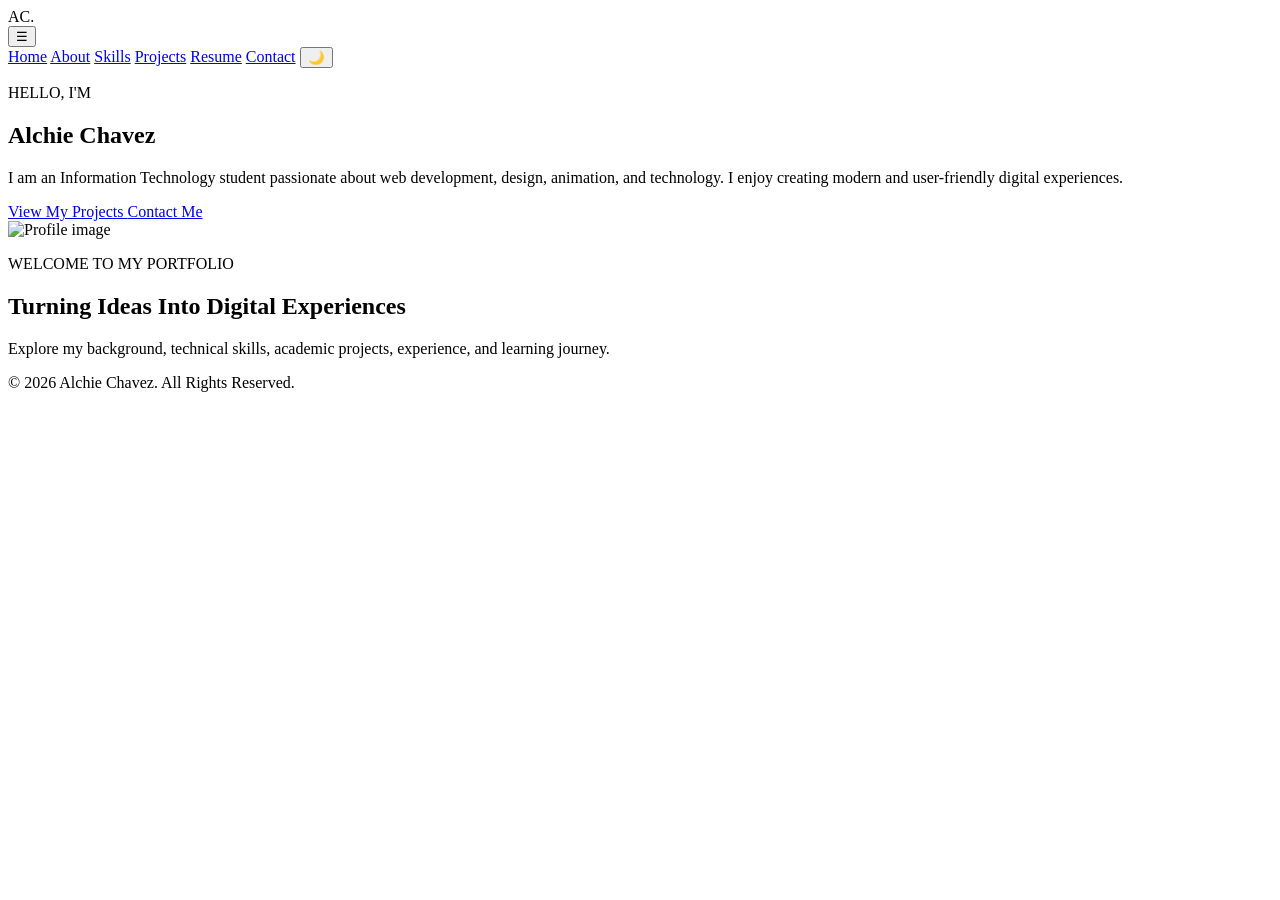
==== index.html @ d96d24c8 "Add files via upload" ====
<!DOCTYPE html>
<html lang="en">
<head>
    <meta charset="UTF-8">
    <meta name="viewport" content="width=device-width, initial-scale=1.0">
    <title>Alchie Chavez | Portfolio</title>
    <link rel="stylesheet" href="css/style.css">
</head>

<body>

<header>
    <div class="logo">AC<span>.</span></div>

    <button class="menu-toggle" id="menuToggle">☰</button>

    <nav id="navbar">
        <a href="index.html" class="active">Home</a>
        <a href="about.html">About</a>
        <a href="skills.html">Skills</a>
        <a href="projects.html">Projects</a>
        <a href="resume.html">Resume</a>
        <a href="contact.html">Contact</a>
       <button id="themeToggle" type="button">🌙</button>
    </nav>
</header>

<main>

<section class="hero">

    <div class="hero-content">

        <p class="eyebrow">HELLO, I'M</p>

        <h1>
            Alchie <span>Chavez</span>
        </h1>

        <h2>
            <span id="typing"></span>
        </h2>

        <p>
            I am an Information Technology student passionate about
            web development, design, animation, and technology.
            I enjoy creating modern and user-friendly digital experiences.
        </p>

        <div class="buttons">
            <a href="projects.html" class="btn primary">
                View My Projects
            </a>

            <a href="contact.html" class="btn secondary">
                Contact Me
            </a>
        </div>

    </div>

    <div class="profile-container">
        <img src="C:\Users\User\Documents\Alchie_Chavez_Portfolio\personal-portfolio\assets\project.png" alt="Profile image">
    </div>

</section>

<section class="welcome">

    <p class="eyebrow">WELCOME TO MY PORTFOLIO</p>

    <h2>Turning Ideas Into Digital Experiences</h2>

    <p>
        Explore my background, technical skills, academic projects,
        experience, and learning journey.
    </p>

</section>

</main>

<footer>
    <p>© 2026 Alchie Chavez. All Rights Reserved.</p>
</footer>

<script src="C:\Users\User\Documents\Alchie_Chavez_Portfolio\personal-portfolio\js\js_script.js"></script>

</body>
</html>
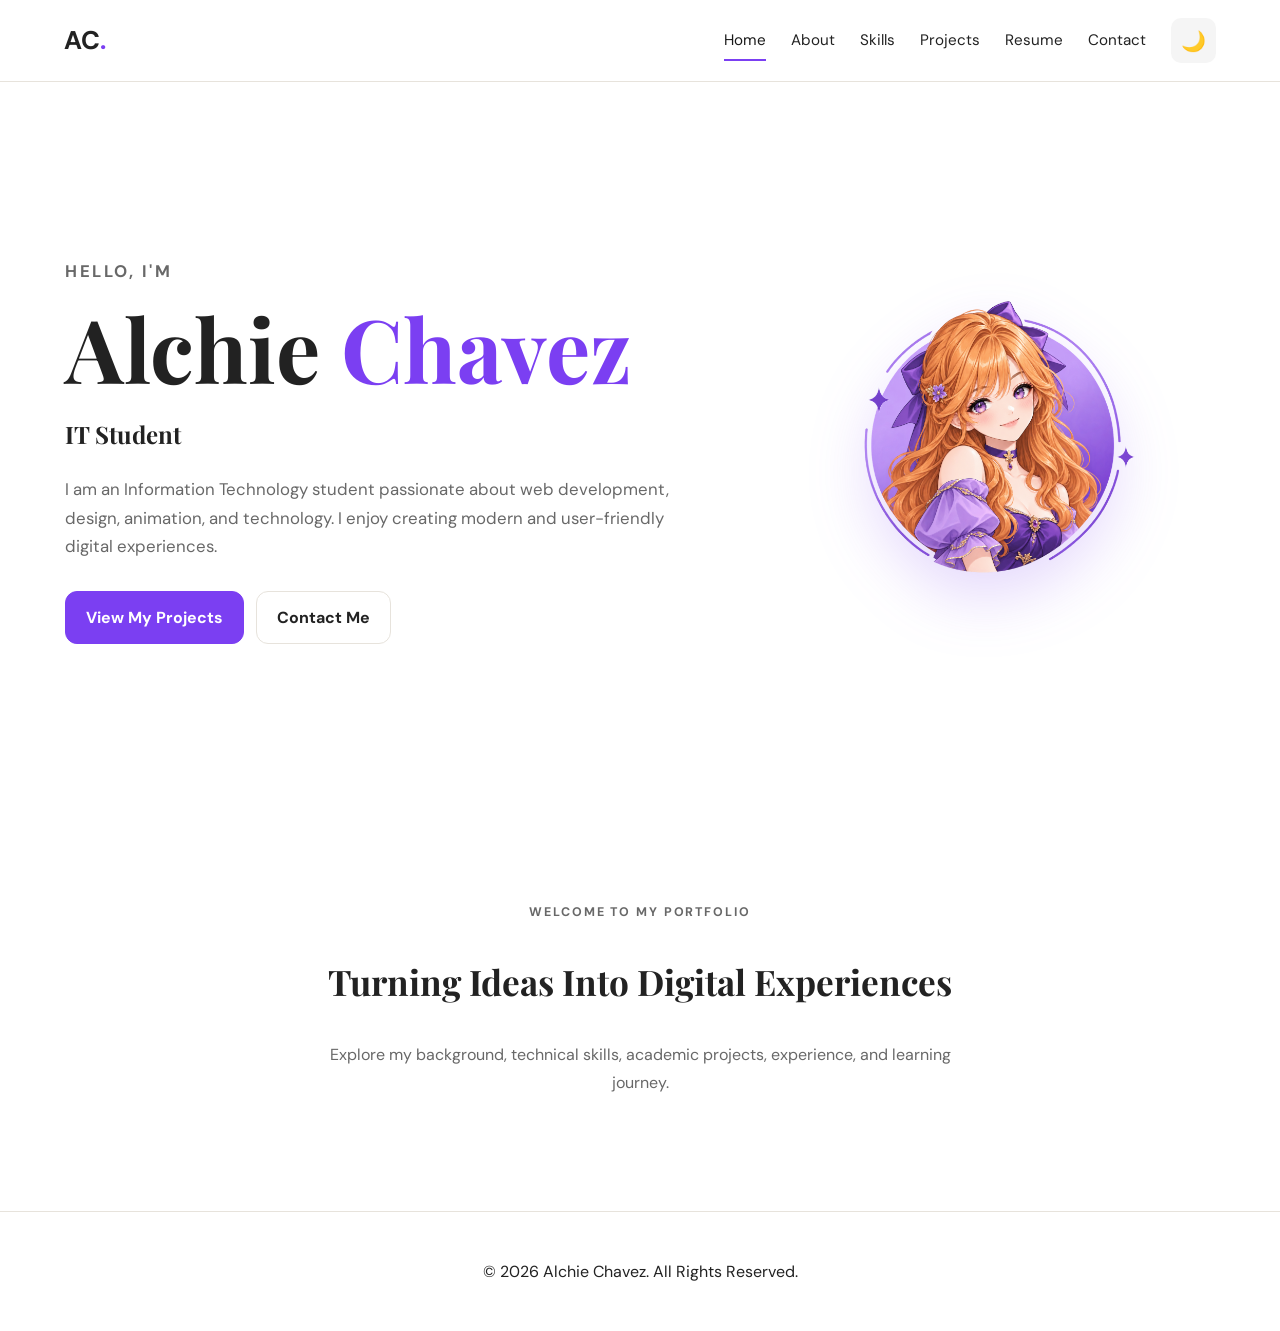
==== commit 80810bc7: "index.html" ====
--- a/index.html
+++ b/index.html
@@ -4,7 +4,7 @@
     <meta charset="UTF-8">
     <meta name="viewport" content="width=device-width, initial-scale=1.0">
     <title>Alchie Chavez | Portfolio</title>
-    <link rel="stylesheet" href="css/style.css">
+    <link rel="stylesheet" href="style.css">
 </head>
 
 <body>
@@ -60,7 +60,7 @@
     </div>
 
     <div class="profile-container">
-        <img src="C:\Users\User\Documents\Alchie_Chavez_Portfolio\personal-portfolio\assets\project.png" alt="Profile image">
+        <img src="project.png" alt="Profile image">
     </div>
 
 </section>
@@ -84,7 +84,7 @@
     <p>© 2026 Alchie Chavez. All Rights Reserved.</p>
 </footer>
 
-<script src="C:\Users\User\Documents\Alchie_Chavez_Portfolio\personal-portfolio\js\js_script.js"></script>
+<script src="js_script.js"></script>
 
 </body>
-</html>+</html>
--- a/style.css
+++ b/style.css
@@ -0,0 +1,1124 @@
+@import url('https://fonts.googleapis.com/css2?family=DM+Sans:wght@400;500;600;700&family=Playfair+Display:wght@600;700&display=swap');
+
+
+:root {
+
+    --background: #f8f7f4;
+
+    --surface: #ffffff;
+
+    --text: #191919;
+
+    --muted: #686868;
+
+    --accent: #7b3ff2;
+
+    --accent-light: #a16cff;
+
+    --border: #e7e3dc;
+
+    --shadow:
+        0 18px 50px rgba(30,20,50,0.10);
+}
+
+
+[data-theme="dark"] {
+
+    --background: #111114;
+
+    --surface: #1a1a20;
+
+    --text: #f5f3fa;
+
+    --muted: #b5b2bd;
+
+    --border: #303038;
+
+    --shadow:
+        0 18px 50px rgba(0,0,0,0.3);
+}
+
+
+* {
+    box-sizing: border-box;
+}
+
+
+html {
+    scroll-behavior: smooth;
+}
+
+
+body {
+
+    margin: 0;
+
+    background: var(--background);
+
+    color: var(--text);
+
+    font-family:
+        "DM Sans",
+        sans-serif;
+
+    line-height: 1.7;
+
+    transition:
+        background 0.3s,
+        color 0.3s;
+}
+
+
+a {
+    color: inherit;
+
+    text-decoration: none;
+}
+
+
+/* HEADER */
+
+header {
+
+    position: sticky;
+
+    top: 0;
+
+    z-index: 100;
+
+    display: flex;
+
+    justify-content: space-between;
+
+    align-items: center;
+
+    padding: 18px 5%;
+
+    background:
+        rgba(248,247,244,0.92);
+
+    backdrop-filter:
+        blur(15px);
+
+    border-bottom:
+        1px solid var(--border);
+}
+
+
+[data-theme="dark"] header {
+
+    background:
+        rgba(17,17,20,0.92);
+}
+
+
+.logo {
+
+    font-size: 1.6rem;
+
+    font-weight: 700;
+}
+
+
+.logo span {
+
+    color: var(--accent);
+}
+
+
+nav {
+
+    display: flex;
+
+    align-items: center;
+
+    gap: 25px;
+}
+
+
+nav a {
+
+    color: var(--muted);
+
+    font-size: 0.95rem;
+
+    position: relative;
+}
+
+
+nav a:hover,
+nav a.active {
+
+    color: var(--text);
+}
+
+
+nav a.active::after {
+
+    content: "";
+
+    position: absolute;
+
+    left: 0;
+
+    right: 0;
+
+    bottom: -8px;
+
+    height: 2px;
+
+    background: var(--accent);
+}
+
+
+#themeToggle {
+
+    border: none;
+
+    background: var(--surface);
+
+    color: var(--text);
+
+    padding: 8px 12px;
+
+    border-radius: 10px;
+
+    cursor: pointer;
+}
+
+
+.menu-toggle {
+
+    display: none;
+
+    border: none;
+
+    background: var(--surface);
+
+    color: var(--text);
+
+    font-size: 1.4rem;
+
+    padding: 8px;
+
+    cursor: pointer;
+}
+
+
+/* HERO */
+
+.hero {
+
+    width: 90%;
+
+    max-width: 1150px;
+
+    min-height: 80vh;
+
+    margin: auto;
+
+    display: grid;
+
+    grid-template-columns:
+        1.2fr 0.8fr;
+
+    gap: 50px;
+
+    align-items: center;
+}
+
+
+.eyebrow {
+
+    color: var(--accent);
+
+    font-weight: 700;
+
+    letter-spacing: 0.15em;
+
+    font-size: 0.78rem;
+}
+
+
+.hero h1 {
+
+    font-family:
+        "Playfair Display",
+        serif;
+
+    font-size:
+        clamp(3rem,7vw,5.5rem);
+
+    line-height: 1.05;
+
+    margin: 10px 0;
+}
+
+
+.hero h1 span {
+
+    color: var(--accent);
+}
+
+
+.hero h2 {
+
+    font-size: 1.5rem;
+
+    margin: 20px 0;
+}
+
+
+.hero p {
+
+    max-width: 650px;
+
+    color: var(--muted);
+
+    font-size: 1.05rem;
+}
+
+
+.buttons {
+
+    display: flex;
+
+    gap: 12px;
+
+    margin-top: 30px;
+
+    flex-wrap: wrap;
+}
+
+
+.btn {
+
+    display: inline-block;
+
+    padding: 12px 20px;
+
+    border-radius: 12px;
+
+    font-weight: 700;
+
+    border: 1px solid var(--border);
+
+    cursor: pointer;
+}
+
+
+.primary {
+
+    background: var(--accent);
+
+    color: white;
+
+    border-color: var(--accent);
+}
+
+
+.secondary {
+
+    background: var(--surface);
+}
+
+
+.profile-container {
+
+    display: grid;
+
+    place-items: center;
+}
+
+
+.profile-container img {
+
+    width: min(360px,80vw);
+
+    filter:
+        drop-shadow(
+            0 25px 30px
+            rgba(123,63,242,0.2)
+        );
+}
+
+
+/* PAGE HEADER */
+
+.page-header {
+
+    padding: 90px 5% 70px;
+
+    background: var(--surface);
+
+    border-bottom:
+        1px solid var(--border);
+}
+
+
+.page-header h1 {
+
+    font-family:
+        "Playfair Display",
+        serif;
+
+    font-size:
+        clamp(3rem,6vw,5rem);
+
+    margin: 0;
+}
+
+
+.page-header p:last-child {
+
+    color: var(--muted);
+}
+
+
+/* SECTIONS */
+
+.section {
+
+    padding: 90px 5%;
+}
+
+
+.welcome {
+
+    padding: 90px 5%;
+
+    text-align: center;
+
+    background: var(--surface);
+}
+
+
+.welcome p {
+
+    color: var(--muted);
+
+    max-width: 650px;
+
+    margin:
+        10px auto 25px;
+}
+
+
+h2 {
+
+    font-family:
+        "Playfair Display",
+        serif;
+
+    font-size: 2.2rem;
+}
+
+
+
+
+.two-column {
+
+    max-width: 1100px;
+
+    margin: auto;
+
+    display: grid;
+
+    grid-template-columns:
+        1fr 1fr;
+
+    gap: 60px;
+}
+
+
+.info-card {
+
+    background: var(--surface);
+
+    border:
+        1px solid var(--border);
+
+    border-radius: 18px;
+
+    padding: 28px;
+
+    box-shadow: var(--shadow);
+}
+
+
+
+
+.cards {
+
+    display: grid;
+
+    grid-template-columns:
+        repeat(3,1fr);
+
+    gap: 20px;
+}
+
+
+.card {
+
+    background: var(--surface);
+
+    border:
+        1px solid var(--border);
+
+    border-radius: 18px;
+
+    padding: 25px;
+
+    box-shadow: var(--shadow);
+}
+
+
+.card span {
+
+    color: var(--accent);
+
+    font-weight: bold;
+}
+
+
+.light {
+
+    background: var(--surface);
+}
+
+
+
+
+.skills-grid {
+
+    max-width: 1000px;
+
+    margin: auto;
+
+    display: grid;
+
+    grid-template-columns:
+        1fr 1fr;
+
+    gap: 30px;
+}
+
+
+.skill-title {
+
+    display: flex;
+
+    justify-content: space-between;
+
+    margin-bottom: 8px;
+}
+
+
+.skill-title span {
+
+    color: var(--muted);
+}
+
+
+.progress {
+
+    height: 10px;
+
+    background: var(--border);
+
+    border-radius: 20px;
+
+    overflow: hidden;
+}
+
+
+.progress div {
+
+    height: 100%;
+
+    background: var(--accent);
+
+    border-radius: 20px;
+
+    animation:
+        progressAnimation 1.5s ease;
+}
+
+
+@keyframes progressAnimation {
+
+    from {
+        width: 0;
+    }
+
+}
+
+
+
+
+.filters {
+
+    max-width: 1100px;
+
+    margin:
+        0 auto 30px;
+
+    display: flex;
+
+    gap: 10px;
+
+    flex-wrap: wrap;
+}
+
+
+.filter {
+
+    padding: 9px 17px;
+
+    border:
+        1px solid var(--border);
+
+    border-radius: 30px;
+
+    background: var(--surface);
+
+    color: var(--text);
+
+    cursor: pointer;
+}
+
+
+.filter.active {
+
+    background: var(--accent);
+
+    color: white;
+}
+
+
+
+
+.project-grid {
+
+    max-width: 1100px;
+
+    margin: auto;
+
+    display: grid;
+
+    grid-template-columns:
+        repeat(2,1fr);
+
+    gap: 25px;
+}
+
+
+.project-card {
+
+    background: var(--surface);
+
+    border:
+        1px solid var(--border);
+
+    border-radius: 18px;
+
+    overflow: hidden;
+
+    box-shadow: var(--shadow);
+}
+
+
+.project-card img {
+
+    width: 100%;
+
+    display: block;
+}
+
+
+.project-content {
+
+    padding: 25px;
+}
+
+
+.tag {
+
+    color: var(--accent);
+
+    font-weight: bold;
+
+    font-size: 0.85rem;
+}
+
+
+.project-content h3 {
+
+    margin: 7px 0;
+}
+
+
+.project-content p,
+.project-content small {
+
+    color: var(--muted);
+}
+
+
+.details-btn {
+
+    display: block;
+
+    margin-top: 15px;
+
+    border: none;
+
+    background: none;
+
+    color: var(--accent);
+
+    font-weight: bold;
+
+    cursor: pointer;
+}
+
+
+
+
+.modal {
+
+    display: none;
+
+    position: fixed;
+
+    inset: 0;
+
+    background:
+        rgba(0,0,0,0.65);
+
+    z-index: 200;
+
+    place-items: center;
+
+    padding: 20px;
+}
+
+
+.modal.show {
+
+    display: grid;
+}
+
+
+.modal-box {
+
+    width: min(550px,100%);
+
+    background: var(--surface);
+
+    color: var(--text);
+
+    border-radius: 18px;
+
+    padding: 35px;
+
+    position: relative;
+}
+
+
+#closeModal {
+
+    position: absolute;
+
+    right: 15px;
+
+    top: 8px;
+
+    background: none;
+
+    border: none;
+
+    font-size: 2rem;
+
+    color: var(--text);
+
+    cursor: pointer;
+}
+
+
+
+
+.timeline {
+
+    max-width: 800px;
+
+    margin: auto;
+}
+
+
+.timeline-item {
+
+    position: relative;
+
+    padding:
+        0 0 55px 45px;
+
+    border-left:
+        2px solid var(--border);
+}
+
+
+.timeline-dot {
+
+    position: absolute;
+
+    left: -9px;
+
+    top: 0;
+
+    width: 16px;
+
+    height: 16px;
+
+    border-radius: 50%;
+
+    background: var(--accent);
+}
+
+
+
+.contact-grid {
+
+    max-width: 1100px;
+
+    margin: auto;
+
+    display: grid;
+
+    grid-template-columns:
+        1fr 1fr;
+
+    gap: 60px;
+}
+
+
+.contact-form {
+
+    display: flex;
+
+    flex-direction: column;
+
+    gap: 8px;
+
+    background: var(--surface);
+
+    border:
+        1px solid var(--border);
+
+    border-radius: 18px;
+
+    padding: 30px;
+
+    box-shadow: var(--shadow);
+}
+
+
+.contact-form input,
+.contact-form textarea {
+
+    width: 100%;
+
+    font: inherit;
+
+    padding: 12px;
+
+    background: var(--background);
+
+    color: var(--text);
+
+    border:
+        1px solid var(--border);
+
+    border-radius: 10px;
+}
+
+
+.error {
+
+    color: #d33;
+
+    font-size: 0.8rem;
+
+    min-height: 18px;
+}
+
+
+#formStatus {
+
+    font-weight: bold;
+}
+
+
+
+
+.scroll-top {
+
+    display: none;
+
+    position: fixed;
+
+    right: 20px;
+
+    bottom: 20px;
+
+    width: 45px;
+
+    height: 45px;
+
+    border: none;
+
+    border-radius: 50%;
+
+    background: var(--accent);
+
+    color: white;
+
+    font-size: 1.2rem;
+
+    cursor: pointer;
+
+    z-index: 50;
+}
+
+
+
+
+footer {
+
+    text-align: center;
+
+    padding: 30px 5%;
+
+    color: var(--muted);
+
+    border-top:
+        1px solid var(--border);
+}
+
+
+
+
+@media(max-width:800px) {
+
+    header {
+        padding: 16px 5%;
+    }
+
+
+    .menu-toggle {
+        display: block;
+    }
+
+
+    nav {
+
+        display: none;
+
+        position: absolute;
+
+        top: 70px;
+
+        left: 0;
+
+        right: 0;
+
+        padding: 25px 5%;
+
+        background: var(--surface);
+
+        flex-direction: column;
+
+        align-items: flex-start;
+
+        border-bottom:
+            1px solid var(--border);
+    }
+
+
+    nav.open {
+        display: flex;
+    }
+
+
+    .hero {
+
+        grid-template-columns: 1fr;
+
+        padding:
+            60px 0;
+    }
+
+
+    .profile-container {
+
+        order: -1;
+    }
+
+
+    .two-column,
+    .contact-grid,
+    .skills-grid,
+    .project-grid {
+
+        grid-template-columns: 1fr;
+    }
+
+
+    .cards {
+
+        grid-template-columns: 1fr;
+    }
+
+
+    .page-header {
+
+        padding:
+            60px 5% 50px;
+    }
+
+
+    .section {
+
+        padding:
+            65px 5%;
+    }
+
+}
+/* ==========================================
+   LIGHT / DARK MODE
+========================================== */
+
+/* LIGHT MODE */
+:root {
+    --bg-color: #ffffff;
+    --text-color: #222222;
+    --card-color: #f5f5f5;
+    --border-color: #dddddd;
+    --nav-color: #ffffff;
+    --input-color: #ffffff;
+}
+
+
+/* DARK MODE */
+[data-theme="dark"] {
+    --bg-color: #121212;
+    --text-color: #ffffff;
+    --card-color: #1e1e1e;
+    --border-color: #444444;
+    --nav-color: #181818;
+    --input-color: #252525;
+}
+
+
+/* MAIN PAGE */
+body {
+    background-color: var(--bg-color);
+    color: var(--text-color);
+    transition:
+        background-color 0.3s ease,
+        color 0.3s ease;
+}
+
+
+/* NAVIGATION */
+header,
+nav {
+    background-color: var(--nav-color);
+    color: var(--text-color);
+}
+
+
+/* LINKS */
+nav a {
+    color: var(--text-color);
+}
+
+
+/* SECTIONS */
+section {
+    background-color: var(--bg-color);
+    color: var(--text-color);
+}
+
+
+/* CARDS */
+.card,
+.project-card,
+.skill-card,
+.service-card {
+    background-color: var(--card-color);
+    color: var(--text-color);
+    border-color: var(--border-color);
+}
+
+
+/* HEADINGS */
+h1,
+h2,
+h3,
+h4,
+h5,
+h6 {
+    color: var(--text-color);
+}
+
+
+/* PARAGRAPHS */
+p {
+    color: var(--text-color);
+}
+
+
+/* INPUTS */
+input,
+textarea,
+select {
+    background-color: var(--input-color);
+    color: var(--text-color);
+    border-color: var(--border-color);
+}
+
+
+/* THEME BUTTON */
+#themeToggle {
+    cursor: pointer;
+    border: none;
+    background-color: var(--card-color);
+    color: var(--text-color);
+
+    width: 45px;
+    height: 45px;
+
+    border-radius: 10px;
+
+    font-size: 20px;
+
+    display: flex;
+    align-items: center;
+    justify-content: center;
+
+    transition: 0.3s ease;
+}
+
+
+#themeToggle:hover {
+    transform: scale(1.08);
+}
+.certificate-img {
+    width: 30%;
+    max-width: 500px;
+    height: auto;
+    display: block;
+    margin: 0 auto;
+}
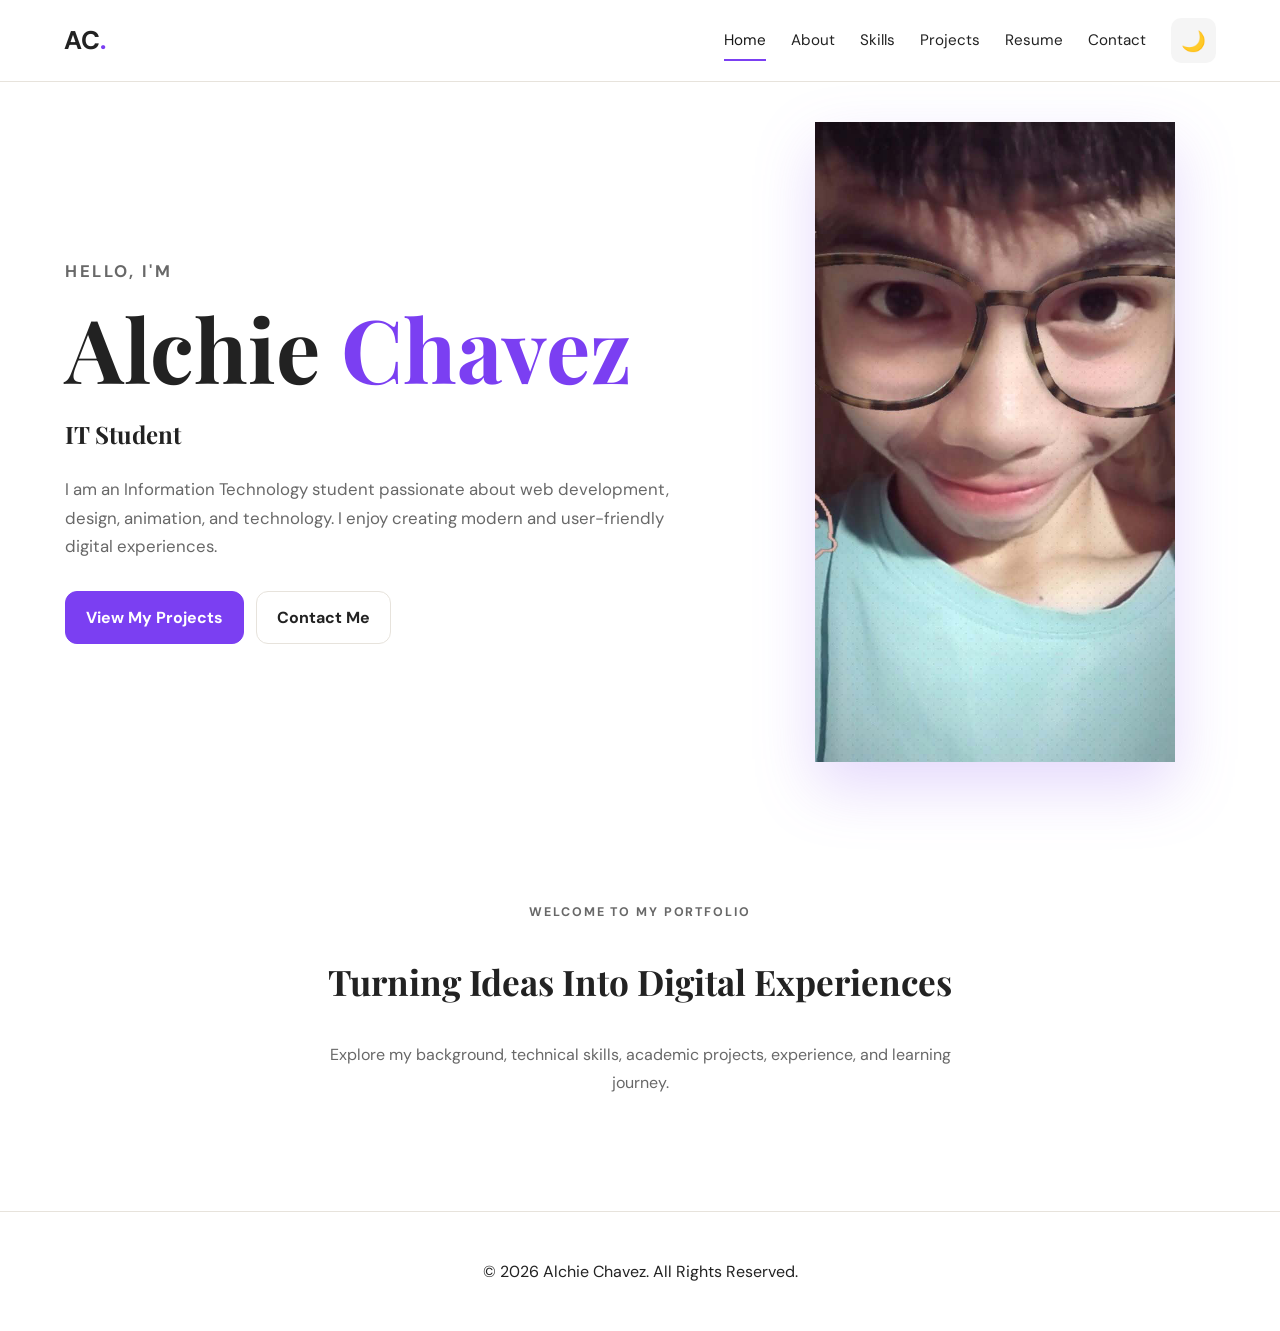
==== commit e2c4c904: "index.html" ====
--- a/index.html
+++ b/index.html
@@ -60,7 +60,7 @@
     </div>
 
     <div class="profile-container">
-        <img src="project.png" alt="Profile image">
+        <img src="profile.jpg" alt="Profile image">
     </div>
 
 </section>
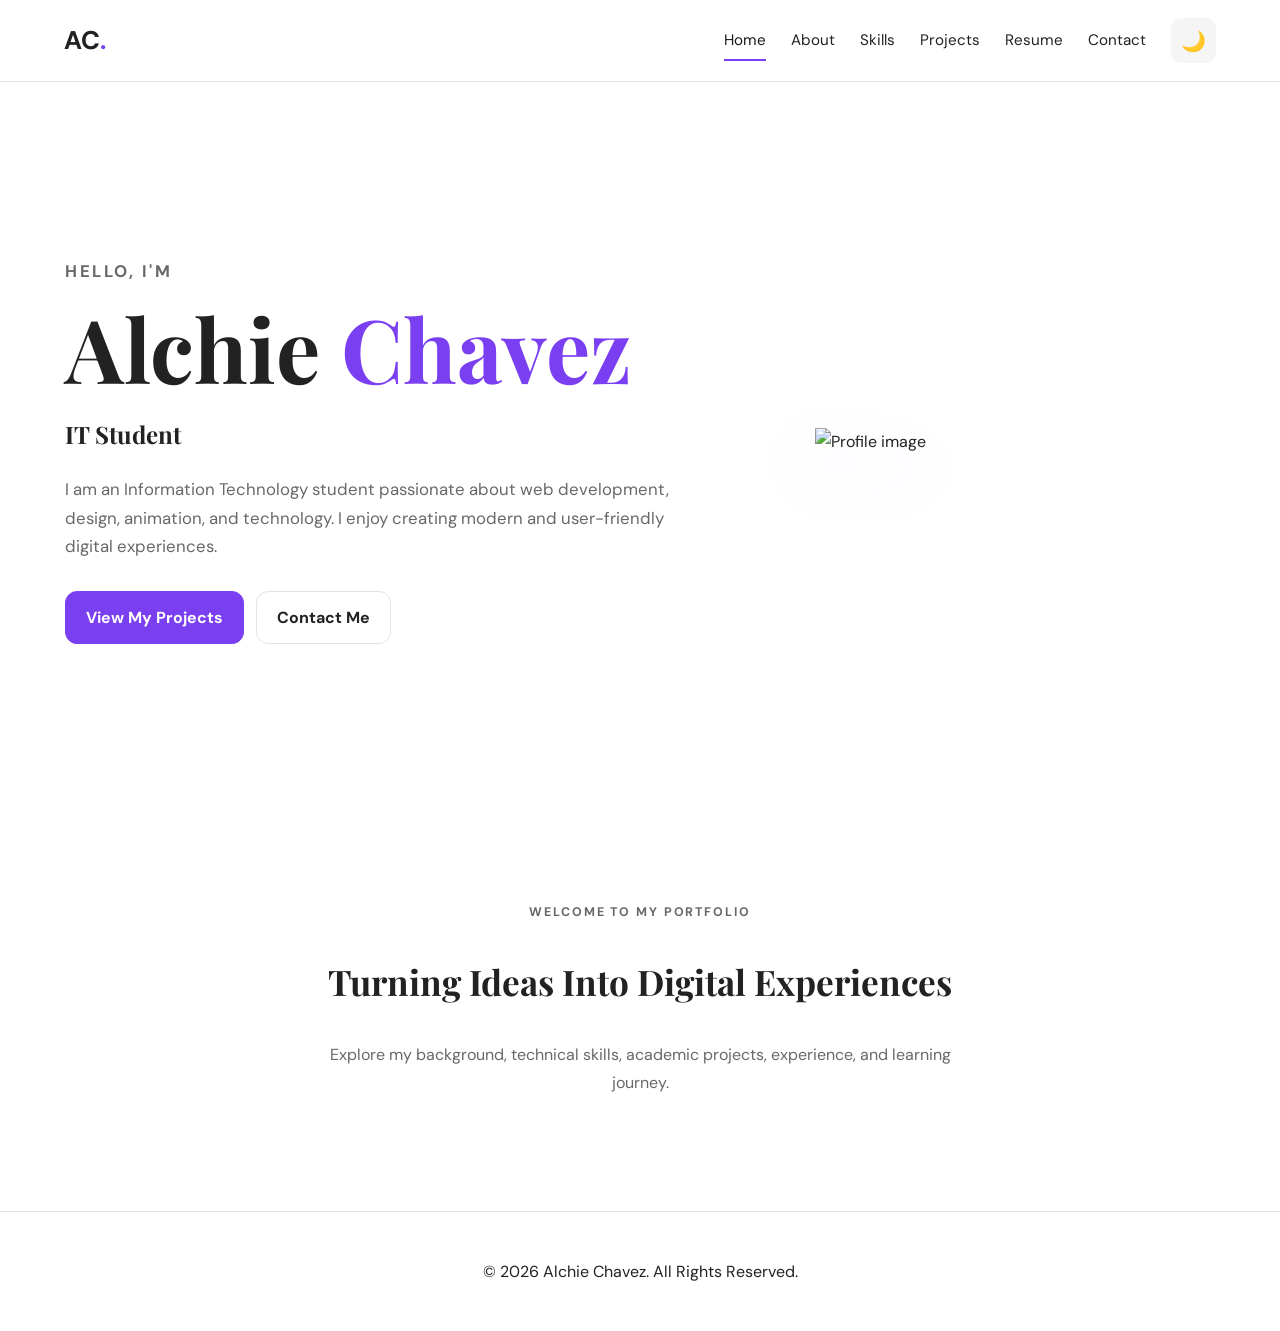
==== commit f5cd1c21: "index.html" ====
--- a/index.html
+++ b/index.html
@@ -60,7 +60,7 @@
     </div>
 
     <div class="profile-container">
-        <img src="profile.jpg" alt="Profile image">
+        <img src="profile1.png" alt="Profile image">
     </div>
 
 </section>
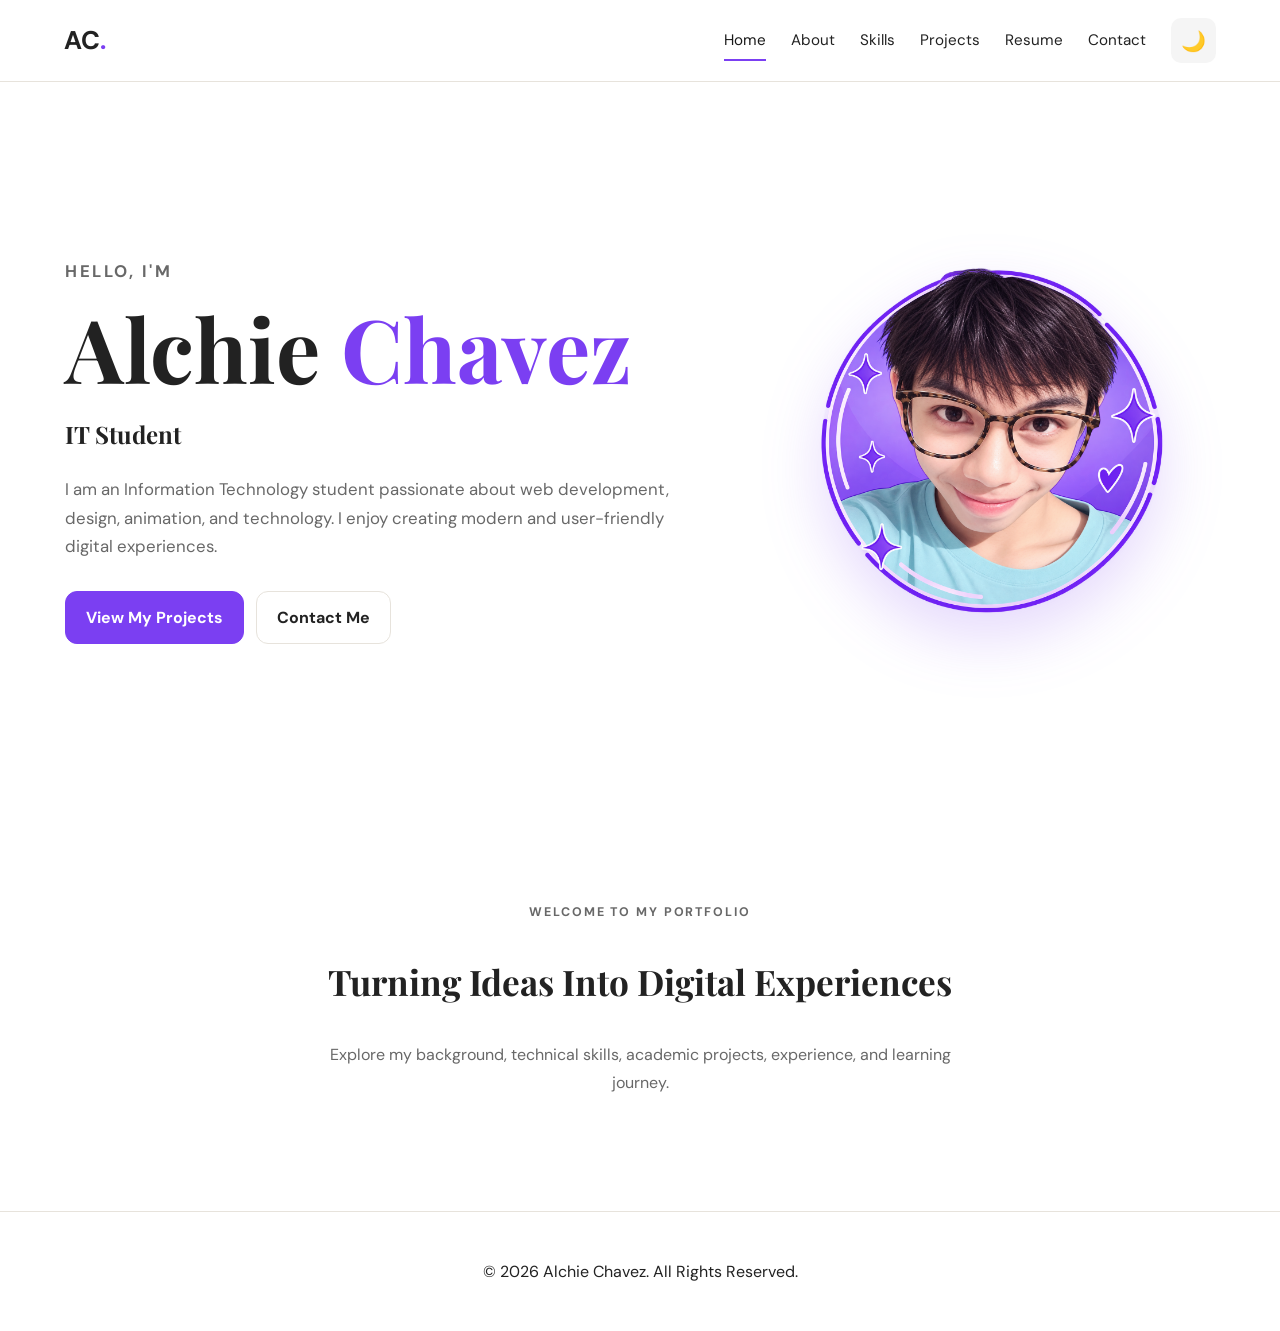
==== commit 8fcb48b4: "index.html" ====
--- a/index.html
+++ b/index.html
@@ -48,7 +48,7 @@
         </p>
 
         <div class="buttons">
-            <a href="projects.html" class="btn primary">
+            <a href="projects1.html" class="btn primary">
                 View My Projects
             </a>
 
